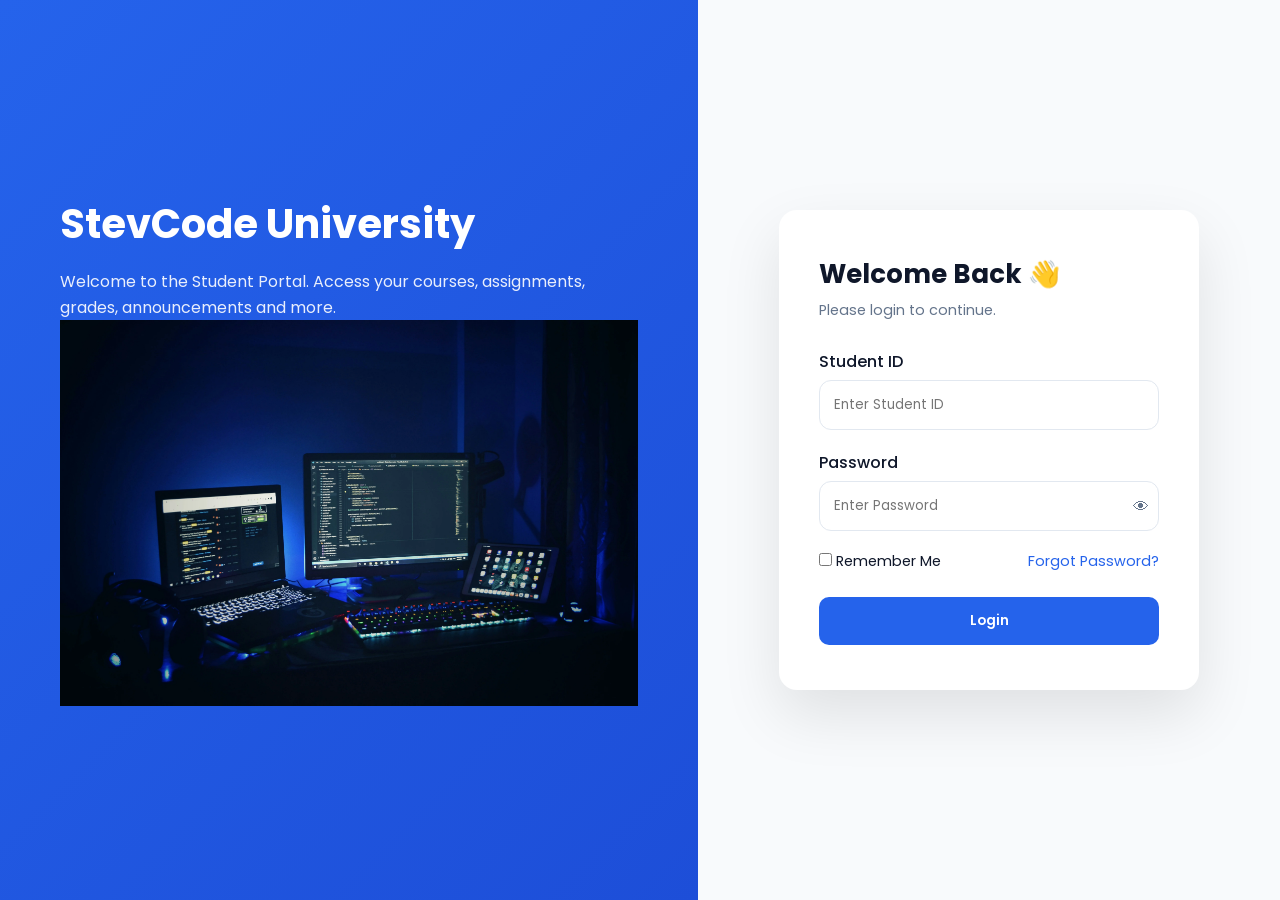
==== dashboard.html @ 1b762c38 "Initial student portal with authentication and dashboard" ====
<!DOCTYPE html>
<html lang="en">
<head>
    <meta charset="UTF-8">
    <meta name="viewport" content="width=device-width, initial-scale=1.0">
    <title>Student Dashboard</title>

    <link rel="stylesheet" href="css/dashboard.css">
</head>

<body>

<div class="dashboard-container">

    <!-- Sidebar -->
    <aside class="sidebar">

        <h2 class="logo">StevCode</h2>

        <nav>

            <a href="#" class="active">📊 Dashboard</a>

            <a href="#">👤 Profile</a>

            <a href="#">📚 Courses</a>

            <a href="#">📝 Results</a>

            <a href="#">💳 Fees</a>

            <a href="#">📅 Timetable</a>

            <a href="#">📢 Announcements</a>

            <button id="logout-btn">
                🚪 Logout
            </button>

        </nav>

    </aside>

    <!-- Main Content -->
    <main class="main-content">

        <header class="topbar">

            <h2 id="welcome-message">
                Welcome
            </h2>

        </header>

        <!-- Student Card -->

        <section class="student-card">

            <h3>Student Information</h3>

            <p><strong>Student ID:</strong> <span id="student-id"></span></p>

            <p><strong>Department:</strong> <span id="department"></span></p>

            <p><strong>Level:</strong> <span id="level"></span></p>

            <p><strong>CGPA:</strong> <span id="cgpa"></span></p>

            <p><strong>Fees:</strong> <span id="fees"></span></p>
            <p><strong>Semester:</strong> <span id="semester"></span></p>

        </section>

        <!-- Stats -->

        <section class="stats">

            <div class="card">
                <h3>📚 Courses</h3>
                <p>6</p>
            </div>

            <div class="card">
                <h3>📝 Results</h3>
                <p>View</p>
            </div>

            <div class="card">
                <h3>💳 Fees</h3>
                <p id="fees-card"></p>
            </div>

            <div class="card">
                <h3>🎓 CGPA</h3>
                <p id="cgpa-card"></p>
            </div>

        </section>

    </main>

</div>
<script src="js/students.js"></script>
<script src="js/auth.js"></script>
<script src="js/dashboard.js"></script>

</body>
</html>
---- css/dashboard.css ----
*{
    margin:0;
    padding:0;
    box-sizing:border-box;
}
body{
    font-family:Arial, Helvetica, sans-serif;
    background:#f4f6f9;
}
.topbar{
    background:#0d47a1;
    color:white;
    padding:20px 40px;

    display:flex;
    justify-content:space-between;
    align-items:center;
}

.topbar button{
    padding:10px 18px;
    border:none;
    border-radius:8px;
    cursor:pointer;
    background:white;
    color:#0d47a1;
    font-weight:bold;
}

.dashboard{
    width:min(1100px,90%);
    margin:40px auto;
}

.welcome-card{
    background:white;
    padding:30px;
    border-radius:12px;
    box-shadow:0 4px 10px rgba(0,0,0,.08);
    margin-bottom:30px;
}

.cards{

    display:grid;

    grid-template-columns:
    repeat(auto-fit,minmax(220px,1fr));

    gap:20px;
}

.card{

    background:white;

    padding:30px;

    border-radius:12px;

    box-shadow:0 4px 10px rgba(0,0,0,.08);

    transition:.3s;
}

.card:hover{

    transform:translateY(-5px);

    cursor:pointer;
}
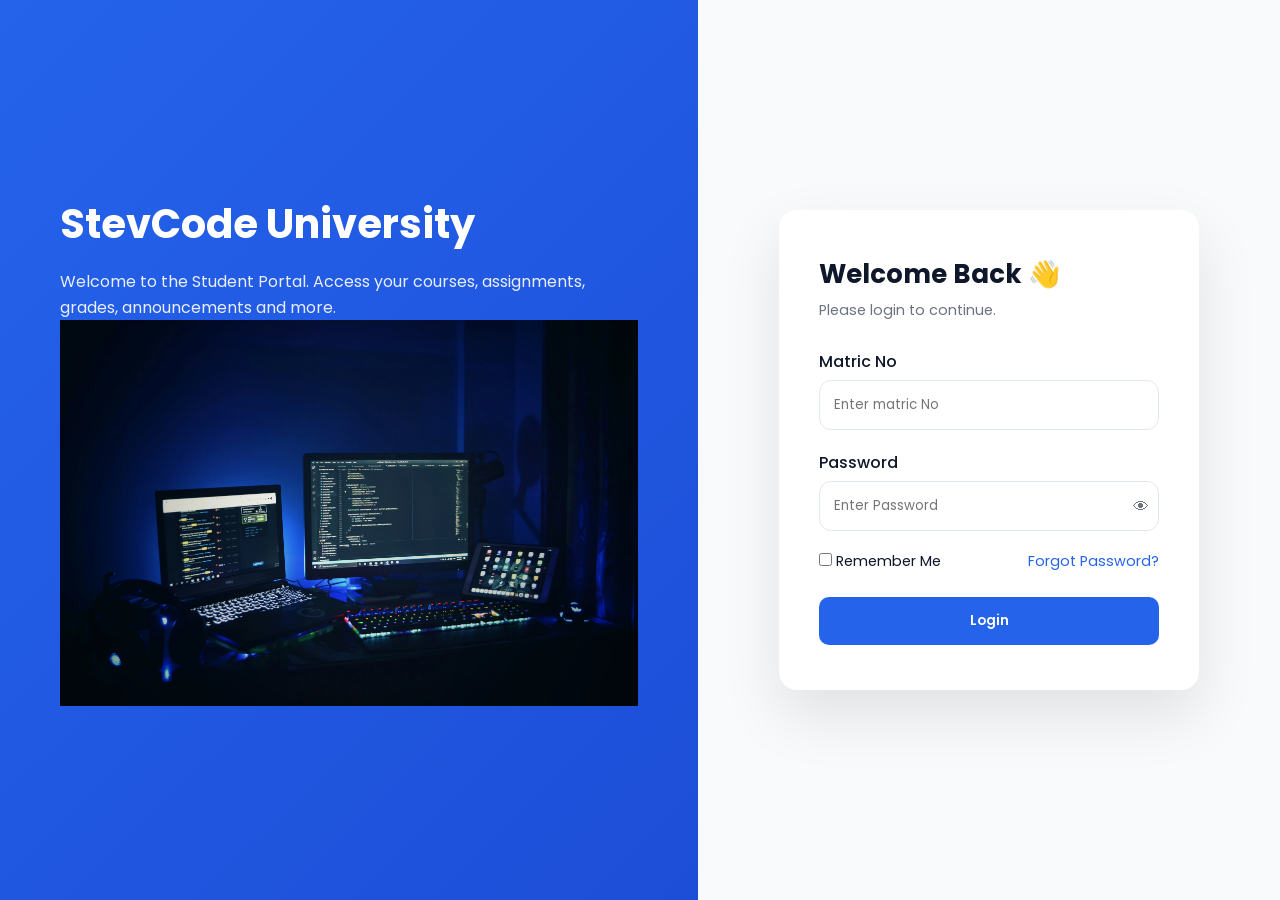
==== commit 5e7b9fb4: "Build complete student dashboard with dynamic rendering" ====
--- a/dashboard.html
+++ b/dashboard.html
@@ -5,101 +5,462 @@
     <meta name="viewport" content="width=device-width, initial-scale=1.0">
     <title>Student Dashboard</title>
 
+    <link rel="stylesheet" href="css/variables.css">
     <link rel="stylesheet" href="css/dashboard.css">
+
 </head>
 
 <body>
 
-<div class="dashboard-container">
-
-    <!-- Sidebar -->
+<div class="dashboard">
+
+    <!-- ================= SIDEBAR ================= -->
+
     <aside class="sidebar">
 
-        <h2 class="logo">StevCode</h2>
-
-        <nav>
-
-            <a href="#" class="active">📊 Dashboard</a>
-
-            <a href="#">👤 Profile</a>
-
-            <a href="#">📚 Courses</a>
-
-            <a href="#">📝 Results</a>
-
-            <a href="#">💳 Fees</a>
-
-            <a href="#">📅 Timetable</a>
-
-            <a href="#">📢 Announcements</a>
-
-            <button id="logout-btn">
-                🚪 Logout
-            </button>
+        <h2 class="logo">
+            StevCode
+        </h2>
+
+        <!-- Student Summary -->
+
+        <div class="student-summary">
+
+            <h3 id="student-name">
+                Student Name
+            </h3>
+
+            <p id="student-department">
+                Department
+            </p>
+
+            <p id="student-level">
+                Level
+            </p>
+
+        </div>
+
+        <!-- Navigation -->
+
+        <nav class="nav">
+
+            <a href="#" class="nav-link active" data-page="dashboard">
+                📊 Dashboard
+            </a>
+
+            <a href="#" class="nav-link" data-page="profile">
+                👤 Profile
+            </a>
+
+            <a href="#" class="nav-link" data-page="courses">
+                📚 Courses
+            </a>
+
+            <a href="#" class="nav-link" data-page="attendance">
+                ✅ Attendance
+            </a>
+
+            <a href="#" class="nav-link" data-page="results">
+                📝 Results
+            </a>
+
+            <a href="#" class="nav-link" data-page="fees">
+                💳 Fees
+            </a>
+
+            <a href="#" class="nav-link" data-page="timetable">
+                📅 Timetable
+            </a>
+
+            <a href="#" class="nav-link" data-page="announcements">
+                📢 Announcements
+            </a>
 
         </nav>
 
+        <button
+                id="logout-btn"
+                class="logout">
+
+            🚪 Logout
+
+        </button>
+
     </aside>
 
-    <!-- Main Content -->
-    <main class="main-content">
+    <!-- ================= MAIN CONTENT ================= -->
+
+    <main class="main">
+
+        <!-- Top Bar -->
 
         <header class="topbar">
 
-            <h2 id="welcome-message">
-                Welcome
-            </h2>
+            <div>
+
+                <h2 id="welcome-message">
+                    Welcome
+                </h2>
+
+                <p id="current-date">
+                    Monday, 21 June 2026
+                </p>
+
+            </div>
 
         </header>
 
-        <!-- Student Card -->
-
-        <section class="student-card">
-
-            <h3>Student Information</h3>
-
-            <p><strong>Student ID:</strong> <span id="student-id"></span></p>
-
-            <p><strong>Department:</strong> <span id="department"></span></p>
-
-            <p><strong>Level:</strong> <span id="level"></span></p>
-
-            <p><strong>CGPA:</strong> <span id="cgpa"></span></p>
-
-            <p><strong>Fees:</strong> <span id="fees"></span></p>
-            <p><strong>Semester:</strong> <span id="semester"></span></p>
-
-        </section>
-
-        <!-- Stats -->
-
-        <section class="stats">
-
-            <div class="card">
-                <h3>📚 Courses</h3>
-                <p>6</p>
-            </div>
-
-            <div class="card">
-                <h3>📝 Results</h3>
-                <p>View</p>
-            </div>
-
-            <div class="card">
-                <h3>💳 Fees</h3>
-                <p id="fees-card"></p>
-            </div>
-
-            <div class="card">
-                <h3>🎓 CGPA</h3>
-                <p id="cgpa-card"></p>
-            </div>
-
-        </section>
-
+        <!-- ================================================= -->
+        <!-- DASHBOARD PAGE -->
+        <!-- ================================================= -->
+
+
+        <div class="pages">
+            <section id="dashboard-page" class="page">
+
+                <!-- Student Information -->
+
+                <section class="student-card">
+
+                    <h3>
+                        Student Information
+                    </h3>
+
+                    <p><strong>MatricNo:</strong> <span id="matricNo-display"></span></p>
+
+                    <p><strong>Department:</strong> <span id="department-display"></span></p>
+
+                    <p><strong>Level:</strong> <span id="level-display"></span></p>
+
+                    <p><strong>Semester:</strong> <span id="semester-display"></span></p>
+
+
+                </section>
+
+                <!-- Academic Information -->
+
+                <section class="student-card">
+
+                    <h3>
+                        Academic Information
+                    </h3>
+
+                    <p><strong>CGPA:</strong> <span id="cgpa-display"></span></p>
+
+                    <p><strong>Fees:</strong> <span id="fees-display"></span></p>
+
+                </section>
+
+                <!-- Dashboard Cards -->
+
+                <div class="card">
+                    <h3>Courses</h3>
+                    <p id="courses-card"></p>
+                </div>
+
+                <div class="card">
+                    <h3>Attendance</h3>
+                    <p id="attendance-card"></p>
+                </div>
+
+                <div class="card">
+                    <h3>Results</h3>
+                    <p id="results-card"></p>
+                </div>
+
+                <div class="card">
+                    <h3>Announcements</h3>
+                    <p id="announcements-card"></p>
+                </div>
+
+                <div class="card">
+                    <h3>Fees</h3>
+                    <p id="fees-card"></p>
+                </div>
+
+                <div class="card">
+                    <h3>CGPA</h3>
+                    <p id="cgpa-card"></p>
+                </div>
+
+                <section class="student-card">
+
+                    <h3>Academic Summary</h3>
+
+                    <p>
+                        ✓ Passed Courses:
+                        <span id="dashboard-passed-courses"></span>
+                    </p>
+
+                    <p>
+                        ✗ Failed Courses:
+                        <span id="dashboard-failed-courses"></span>
+                    </p>
+
+                    <p>
+                        📈 Average Score:
+                        <span id="dashboard-average-score"></span>
+                    </p>
+
+                    <p>
+                        🎯 Attendance Rate:
+                        <span id="dashboard-attendance-rate"></span>
+                    </p>
+
+                </section>
+            </section>
+
+            <!-- ================================================= -->
+            <!-- OTHER PAGES -->
+            <!-- ================================================= -->
+
+            <section id="profile-page"
+                     class="page"
+                     hidden>
+
+                <h2>Student Profile</h2>
+
+                <div class="profile-card">
+
+                    <p>
+                        <strong>Full Name:</strong>
+                        <span id="profile-name"></span>
+                    </p>
+
+                    <p>
+                        <strong>Matric Number:</strong>
+                        <span id="profile-matric"></span>
+                    </p>
+
+                    <p>
+                        <strong>Email:</strong>
+                        <span id="profile-email"></span>
+                    </p>
+
+                    <p>
+                        <strong>Phone:</strong>
+                        <span id="profile-phone"></span>
+                    </p>
+
+                    <p>
+                        <strong>Faculty:</strong>
+                        <span id="profile-faculty"></span>
+                    </p>
+
+                    <p>
+                        <strong>Department:</strong>
+                        <span id="profile-department"></span>
+                    </p>
+
+                    <p>
+                        <strong>Level:</strong>
+                        <span id="profile-level"></span>
+                    </p>
+
+                    <p>
+                        <strong>Semester:</strong>
+                        <span id="profile-semester"></span>
+                    </p>
+
+                </div>
+
+            </section>
+
+            <section id="courses-page"
+                     class="page"
+                     hidden>
+
+                <h2>Registered Courses</h2>
+
+
+                <table class="data-table">
+
+                    <thead>
+
+                    <tr>
+                        <th>Course Code</th>
+                        <th>Course Title</th>
+                        <th>Units</th>
+                        <th>Lecturer</th>
+                    </tr>
+
+                    </thead>
+
+                    <tbody id="courses-table-body">
+
+                    </tbody>
+
+                </table>
+
+            </section>
+
+            <section id="attendance-page"
+                     class="page"
+                     hidden>
+
+                <h2>Attendance</h2>
+
+
+                <div class="attendance-summary">
+
+                    <p>
+                        <strong>Total Classes:</strong>
+                        <span id="attendance-total"></span>
+                    </p>
+
+                    <p>
+                        <strong>Attended:</strong>
+                        <span id="attendance-attended"></span>
+                    </p>
+
+                    <p>
+                        <strong>Missed:</strong>
+                        <span id="attendance-missed"></span>
+                    </p>
+
+                    <p>
+                        <strong>Attendance Rate:</strong>
+                        <span id="attendance-rate"></span>
+                    </p>
+
+                </div>
+
+                <h3>Attendance Records</h3>
+
+                <table class="data-table">
+
+                    <thead>
+
+                    <tr>
+                        <th>Date</th>
+                        <th>Course</th>
+                        <th>Status</th>
+                    </tr>
+
+                    </thead>
+
+                    <tbody id="attendance-table-body">
+
+                    </tbody>
+
+                </table>
+
+            </section>
+            <section id="results-page"
+                     class="page"
+                     hidden>
+
+                <h2>Results</h2>
+
+                <div>
+
+                    <p>
+                        <strong>Total Courses:</strong>
+                        <span id="result-total-courses"></span>
+                    </p>
+
+                    <p>
+                        <strong>Average Score:</strong>
+                        <span id="result-average-score"></span>
+                    </p>
+                    <p>
+                        <strong>Passed Courses:</strong>
+                        <span id="result-passed-courses"></span>
+                    </p>
+
+                    <p>
+                        <strong>Failed Courses:</strong>
+                        <span id="result-failed-courses"></span>
+                    </p>
+
+                </div>
+
+                <table class="data-table">
+                    <thead>
+                    <tr>
+                        <th>Course</th>
+                        <th>Score</th>
+                        <th>Grade</th>
+                    </tr>
+                    </thead>
+
+                    <tbody id="results-table-body">
+
+                    </tbody>
+
+                </table>
+
+            </section>
+
+            <section id="fees-page"
+                     class="page"
+                     hidden>
+
+                <h2>School Fees</h2>
+
+                <p>
+                    <strong>Total Amount:</strong>
+                    ₦<span id="fees-total" class="fee-amount"></span>
+                </p>
+
+                <p>
+                    <strong>Paid Amount:</strong>
+                    ₦<span id="fees-paid" class="fee-amount"> </span>
+                </p>
+
+                <p>
+                    <strong>Outstanding:</strong>
+                    ₦<span id="fees-outstanding" class="fee-amount"></span>
+                </p>
+
+                <p>
+                    <strong>Status:</strong>
+                    <span id="fees-status" class="fee-amount"></span>
+                </p>
+
+            </section>
+
+            <section id="timetable-page"
+                     class="page"
+                     hidden>
+
+                <h2>Class Timetable</h2>
+
+                <table class="data-table">
+
+                    <thead>
+                    <tr>
+                        <th>Day</th>
+                        <th>Course</th>
+                        <th>Time</th>
+                        <th>Venue</th>
+                    </tr>
+                    </thead>
+
+                    <tbody id="timetable-body">
+
+                    </tbody>
+
+                </table>
+
+            </section>
+
+            <section id="announcements-page"
+                     class="page"
+                     hidden>
+
+                <h2>Announcements</h2>
+
+
+                <div id="announcements-container">
+
+                </div>
+            </section>
+        </div>
     </main>
 
 </div>
+
 <script src="js/students.js"></script>
 <script src="js/auth.js"></script>
 <script src="js/dashboard.js"></script>
--- a/css/variables.css
+++ b/css/variables.css
@@ -0,0 +1,102 @@
+/* ==========================================
+   STEVCODE UNIVERSITY DESIGN SYSTEM
+========================================== */
+
+:root {
+
+    /* ========= COLORS ========= */
+
+    --primary-color: #2563EB;
+    --primary-dark: #1D4ED8;
+    --primary-light: #DBEAFE;
+
+    --secondary-color: #3B82F6;
+
+    --success-color: #22C55E;
+    --warning-color: #F59E0B;
+    --danger-color: #EF4444;
+
+    --background-color: #F8FAFC;
+    --card-color: #FFFFFF;
+
+    --text-color: #0F172A;
+    --text-light: #64748B;
+
+    --border-color: #E2E8F0;
+
+    /* ========= FONT ========= */
+
+    --font-family: 'Poppins', sans-serif;
+
+    /* ========= FONT SIZE ========= */
+
+    --fs-title: 2.2rem;
+    --fs-heading: 1.7rem;
+    --fs-subheading: 1.2rem;
+    --fs-body: 1rem;
+    --fs-small: .9rem;
+
+    /* ========= FONT WEIGHT ========= */
+
+    --fw-light:300;
+    --fw-normal:400;
+    --fw-medium:500;
+    --fw-semibold:600;
+    --fw-bold:700;
+
+    /* ========= SPACING ========= */
+
+    --space-xs:8px;
+    --space-sm:12px;
+    --space-md:16px;
+    --space-lg:24px;
+    --space-xl:32px;
+    --space-2xl:48px;
+    --space-3xl:64px;
+
+    /* ========= BORDER RADIUS ========= */
+
+    --radius-sm:8px;
+    --radius-md:12px;
+    --radius-lg:18px;
+    --radius-xl:24px;
+
+    /* ========= SHADOW ========= */
+
+    --shadow-sm:0 2px 8px rgba(0,0,0,.05);
+
+    --shadow-md:0 10px 30px rgba(0,0,0,.08);
+
+    --shadow-lg:0 20px 45px rgba(0,0,0,.12);
+
+    /* ========= TRANSITIONS ========= */
+
+    --transition:.3s ease;
+
+        /* Primary */
+        --primary-color: #2563eb;
+        --primary-dark: #1d4ed8;
+
+        /* Success */
+        --success-color: #16a34a;
+        --success-light: #dcfce7;
+
+        /* Warning */
+        --warning-color: #f59e0b;
+        --warning-light: #fef3c7;
+
+        /* Danger */
+        --danger-color: #dc2626;
+        --danger-light: #fee2e2;
+
+        /* Info */
+        --info-color: #0ea5e9;
+        --info-light: #e0f2fe;
+
+        /* Neutral */
+        --text-dark: #1f2937;
+        --text-light: #6b7280;
+        --card-bg: #ffffff;
+        --page-bg: #f4f6f9;
+
+}
--- a/css/dashboard.css
+++ b/css/dashboard.css
@@ -1,71 +1,423 @@
-*{
-    margin:0;
-    padding:0;
-    box-sizing:border-box;
-}
-body{
-    font-family:Arial, Helvetica, sans-serif;
-    background:#f4f6f9;
-}
+* {
+    margin: 0;
+    padding: 0;
+    box-sizing: border-box;
+    font-family: Poppins, sans-serif;
+}
+h1{
+    font-size:32px;
+    font-weight:700;
+}
+
+h2{
+    font-size:28px;
+    font-weight:600;
+}
+
+h3{
+    font-size:20px;
+    font-weight:600;
+}
+
+p{
+    font-size:15px;
+    line-height:1.7;
+}
+.student-card,
+.card,
+.data-table,
 .topbar{
-    background:#0d47a1;
-    color:white;
-    padding:20px 40px;
+    background:white;
+    border-radius:12px;
+    box-shadow:var(--shadow);
+}
+.page h2{
+    margin-bottom:20px;
+    color:var(--primary-color);
+    font-size:26px;
+}
+
+body {
+    background: #f4f6f9;
+}
+
+/* LAYOUT */
+.dashboard {
+    display: grid;
+    grid-template-columns: 250px 1fr;
+    min-height: 100vh;
+}
+
+/* SIDEBAR */
+.sidebar {
+    background: var(--primary-color);
+    color: white;
+    padding: 25px;
+    display: flex;
+    flex-direction: column;
+    gap: 20px;
+}
+
+.logout {
+    margin-top: 15px;
+    padding: 12px;
+    border: none;
+    border-radius: 10px;
+    cursor: pointer;
+    font-weight: 600;
+    background: white;
+    color: var(--primary-color);
+    transition: all 0.25s ease;
+}
+.student-summary {
+    padding-bottom: 20px;
+    margin-bottom: 25px;
+    border-bottom: 1px solid rgba(255,255,255,0.2);
+}
+
+.student-summary h3 {
+    margin-bottom: 5px;
+}
+
+.student-summary p {
+    font-size: 14px;
+    opacity: 0.9;
+}
+
+.nav {
+    display: flex;
+    flex-direction: column;
+    gap: 5px;
+}
+
+.nav-link {
+    color: white;
+    text-decoration: none;
+    padding: 12px 14px;
+    border-radius: 10px;
+    transition: all 0.25s ease;
+}
+
+.nav-link:hover {
+    background: rgba(255,255,255,0.15);
+}
+
+.nav-link.active {
+    background: white;
+    color: var(--primary-color);
+    font-weight: 600;
+}
+/* TOPBAR */
+.topbar {
+    padding: 20px;
+    margin-bottom: 25px;
+     display:flex;
+        justify-content:space-between;
+        align-items:center;
+    }
+}
+
+#welcome-message {
+    color: var(--text-dark);
+}
+
+#current-date {
+    color: var(--text-light);
+    margin-top: 5px;
+}
+
+
+.logout {
+    margin-top: auto;
+    padding: 12px;
+    border: none;
+    border-radius: 10px;
+    cursor: pointer;
+    font-weight: 600;
+    background: white;
+    color: var(--primary-color);
+    transition: 0.25s ease;
+}
+
+.logout:hover {
+    transform: translateY(-2px);
+}
+
+/* MAIN */
+.main {
+    padding: 35px;
+}
+/* STUDENT CARD */
+.student-card {
+    padding: 25px;
+    margin-bottom: 20px;
+}
+
+.student-card h3 {
+    margin-bottom: 15px;
+    color: var(--primary-color);
+}
+
+.student-card p {
+    margin-bottom: 10px;
+    color: var(--text-dark);
+    line-height: 1.6;
+}
+
+.student-card strong {
+    color: var(--primary-color);
+}
+
+/* STATS */
+.stats {
+    display: grid;
+    grid-template-columns: repeat(4, 1fr);
+    gap: 15px;
+}
+
+.card {
+    padding: 25px;
+    transition:
+           transform .25s ease,
+           box-shadow .25s ease;
+}
+
+.card:hover {
+    transform: translateY(-5px);
+    box-shadow: 0 10px 24px rgba(0,0,0,.12);
+}
+
+.card h3 {
+    color: var(--text-light);
+    margin-bottom: 10px;
+}
+
+.card p {
+    font-size: 28px;
+    font-weight: 700;
+    color: var(--text-dark);
+}
+
+.data-table {
+    width: 100%;
+    border-collapse: collapse;
+    overflow: hidden;
+}
+
+.data-table th {
+    background: var(--primary-color);
+    color: white;
+    text-align: left;
+    padding: 14px;
+}
+
+.data-table td {
+    padding: 14px;
+    border-bottom: 1px solid #eee;
+}
+
+.data-table tr:hover {
+    background: #f8fafc;
+}
+.data-table tbody tr {
+    transition: background .2s ease;
+}
+
+.data-table tbody tr:hover {
+    background: #eef4ff;
+}
+.status-present {
+
+    color: var(--success-color);
+    background: var(--success-light);
+
+    padding: 4px 10px;
+    border-radius: 20px;
+    font-weight: 600;
+}
+.status-absent {
+
+    color: var(--danger-color);
+    background: var(--danger-light);
+
+    padding: 4px 10px;
+    border-radius: 20px;
+    font-weight: 600;
+}
+/* ===============================
+   RESULT GRADES
+================================ */
+
+.grade-a {
+    background: var(--success-light);
+    color: var(--success-color);
+}
+
+.grade-b {
+    background: var(--info-light);
+    color: var(--info-color);
+}
+
+.grade-c {
+    background: var(--warning-light);
+    color: var(--warning-color);
+}
+
+.grade-d {
+    background: #fff3cd;
+    color: #b45309;
+}
+
+.grade-f {
+    background: var(--danger-light);
+    color: var(--danger-color);
+}
+
+/* Shared Grade Badge */
+
+.grade-a,
+.grade-b,
+.grade-c,
+.grade-d,
+.grade-f {
+
+    display: inline-flex;
+    align-items: center;
+    justify-content: center;
+
+    min-width: 42px;
+    height: 32px;
+
+    padding: 0 14px;
+
+    border-radius: 999px;
+
+    font-size: 15px;
+    font-weight: 700;
+}
+/* ===============================
+   FEES STATUS
+================================ */
+
+.status-paid {
+    background: var(--success-light);
+    color: var(--success-color);
+}
+
+.status-partially-paid {
+    background: var(--warning-light);
+    color: var(--warning-color);
+}
+
+.status-outstanding {
+    background: var(--danger-light);
+    color: var(--danger-color);
+}
+
+/* Shared Fee Badge */
+
+.status-paid,
+.status-partially-paid,
+.status-outstanding {
+
+    display: inline-block;
+
+    padding: 6px 14px;
+
+    border-radius: 20px;
+
+    font-size: 14px;
+
+    font-weight: 600;
+}
+
+#announcements-container{
 
     display:flex;
+    flex-direction:column;
+
+    gap:20px;
+
+    margin-top:20px;
+
+}
+.announcement-card{
+
+    background:white;
+
+    border-left:6px solid var(--primary-color);
+
+    padding:20px;
+
+    border-radius:12px;
+
+    box-shadow:var(--shadow);
+
+    transition:.25s;
+
+}
+.announcement-card:hover{
+
+    transform:translateY(-4px);
+
+}
+.announcement-header{
+
+    display:flex;
+
     justify-content:space-between;
+
     align-items:center;
-}
-
-.topbar button{
-    padding:10px 18px;
-    border:none;
-    border-radius:8px;
-    cursor:pointer;
-    background:white;
-    color:#0d47a1;
-    font-weight:bold;
-}
-
-.dashboard{
-    width:min(1100px,90%);
-    margin:40px auto;
-}
-
-.welcome-card{
-    background:white;
-    padding:30px;
-    border-radius:12px;
-    box-shadow:0 4px 10px rgba(0,0,0,.08);
-    margin-bottom:30px;
-}
-
-.cards{
-
-    display:grid;
-
-    grid-template-columns:
-    repeat(auto-fit,minmax(220px,1fr));
-
-    gap:20px;
-}
-
-.card{
-
-    background:white;
-
-    padding:30px;
-
-    border-radius:12px;
-
-    box-shadow:0 4px 10px rgba(0,0,0,.08);
-
-    transition:.3s;
-}
-
-.card:hover{
-
-    transform:translateY(-5px);
-
-    cursor:pointer;
+
+    margin-bottom:15px;
+
+}
+.announcement-header h3{
+
+    color:var(--primary-color);
+
+    font-size:18px;
+
+}
+.announcement-date{
+
+    background:#EEF2FF;
+
+    color:var(--primary-color);
+
+    padding:6px 12px;
+
+    border-radius:30px;
+
+    font-size:13px;
+
+    font-weight:600;
+
+}
+.announcement-message {
+
+    color: var(--text-light);
+
+    font-size: 15px;
+
+    line-height: 1.8;
+
+    margin-top: 8px;
+
+}
+
+/* RESPONSIVE */
+@media (max-width: 768px) {
+    .dashboard {
+        grid-template-columns: 1fr;
+    }
+
+    .stats {
+        grid-template-columns: 1fr 1fr;
+    }
+
+    .sidebar {
+        flex-direction: row;
+        overflow-x: auto;
+    }
 }
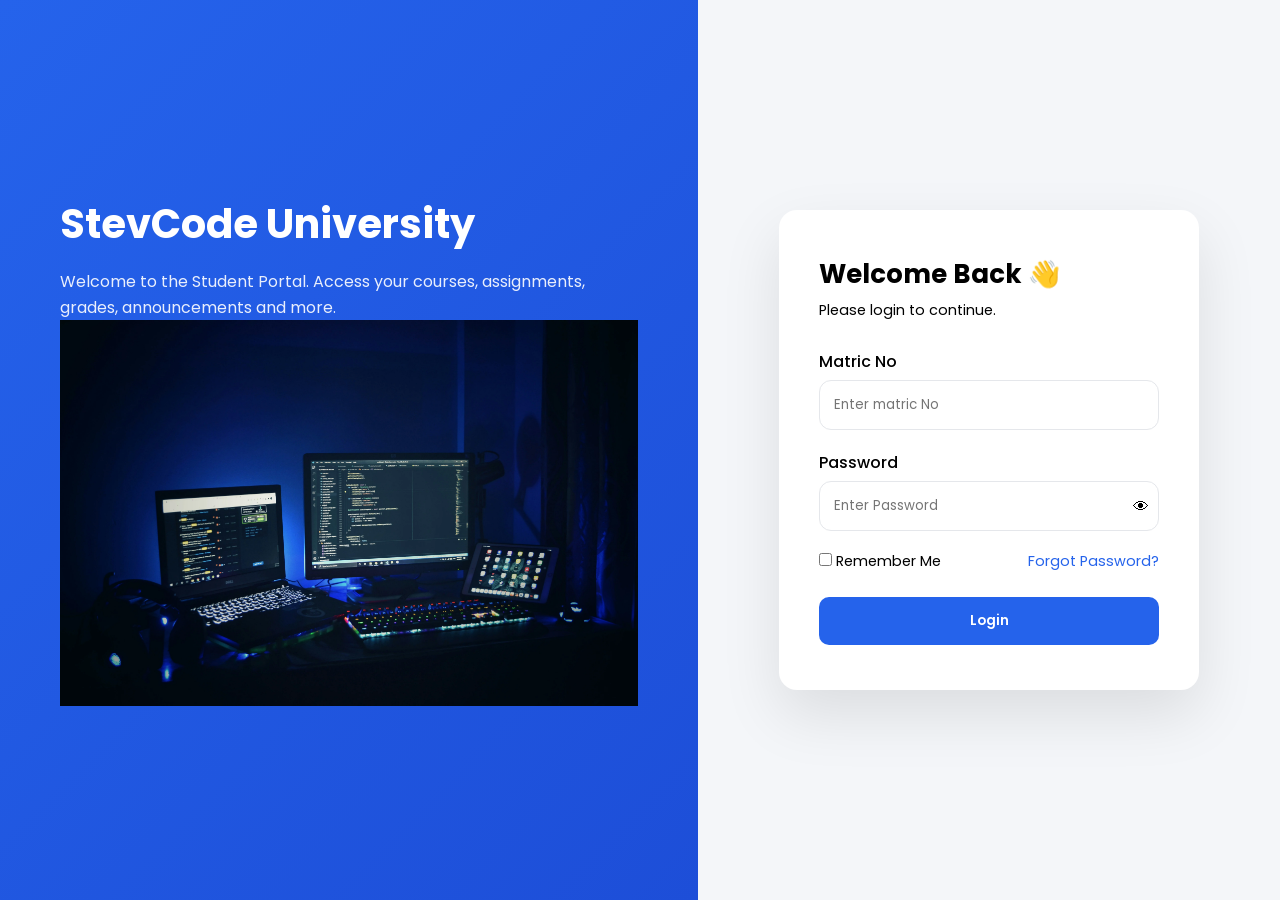
==== commit 643e651a: "Complete Student Dashboard v1 with theming and reusable components" ====
--- a/dashboard.html
+++ b/dashboard.html
@@ -25,18 +25,16 @@
         <!-- Student Summary -->
 
         <div class="student-summary">
-
-            <h3 id="student-name">
-                Student Name
-            </h3>
-
-            <p id="student-department">
-                Department
-            </p>
-
-            <p id="student-level">
-                Level
-            </p>
+            <div class="student-avatar">
+            <img id="student-avatar"
+            src=""
+            alt="Student">
+            </div>
+            <h3 id="student-name"></h3>
+
+            <p id="student-department"></p>
+
+            <p id="student-level"></p>
 
         </div>
 
@@ -107,6 +105,9 @@
                 </p>
 
             </div>
+            <button id="theme-toggle" class="theme-toggle">
+                🌙
+            </button>
 
         </header>
 
@@ -120,7 +121,7 @@
 
                 <!-- Student Information -->
 
-                <section class="student-card">
+                <section class="info-card">
 
                     <h3>
                         Student Information
@@ -139,7 +140,7 @@
 
                 <!-- Academic Information -->
 
-                <section class="student-card">
+                <section class="info-card">
 
                     <h3>
                         Academic Information
@@ -153,37 +154,51 @@
 
                 <!-- Dashboard Cards -->
 
-                <div class="card">
-                    <h3>Courses</h3>
-                    <p id="courses-card"></p>
-                </div>
-
-                <div class="card">
-                    <h3>Attendance</h3>
-                    <p id="attendance-card"></p>
-                </div>
-
-                <div class="card">
-                    <h3>Results</h3>
-                    <p id="results-card"></p>
-                </div>
-
-                <div class="card">
-                    <h3>Announcements</h3>
-                    <p id="announcements-card"></p>
-                </div>
-
-                <div class="card">
-                    <h3>Fees</h3>
-                    <p id="fees-card"></p>
-                </div>
-
-                <div class="card">
-                    <h3>CGPA</h3>
-                    <p id="cgpa-card"></p>
-                </div>
-
-                <section class="student-card">
+                <div class="quick-overview">
+
+                    <div class="overview-box courses">
+
+                        <span>📚</span>
+
+                        <h3>Courses</h3>
+
+                        <p id="courses-card"></p>
+
+                    </div>
+
+                    <div class="overview-box cgpa">
+
+                        <span>🎓</span>
+
+                        <h3>CGPA</h3>
+
+                        <p id="cgpa-card"></p>
+
+                    </div>
+
+                    <div class="overview-box fees">
+
+                        <span>💳</span>
+
+                        <h3>Fees</h3>
+
+                        <p id="fees-card"></p>
+
+                    </div>
+
+                    <div class="overview-box announcements">
+
+                        <span>📢</span>
+
+                        <h3>Announcements</h3>
+
+                        <p id="announcements-card"></p>
+
+                    </div>
+
+                </div>
+
+                <section class="info-card">
 
                     <h3>Academic Summary</h3>
 
@@ -218,59 +233,116 @@
                      class="page"
                      hidden>
 
-                <h2>Student Profile</h2>
-
-                <div class="profile-card">
-
-                    <p>
-                        <strong>Full Name:</strong>
+                <div class="page-header">
+
+                    <h2>Student Profile</h2>
+
+                    <p>View your personal and academic information.</p>
+
+                </div>
+
+                <div class="profile-grid">
+
+                    <div class="info-card">
+
+                        <h3>Personal Information</h3>
+                        <div class="info-item">
+                        <p><strong>Full Name</strong></p>
                         <span id="profile-name"></span>
-                    </p>
-
-                    <p>
-                        <strong>Matric Number:</strong>
+                        </div>
+                        <div class="info-item">
+                        <p><strong>Email</strong></p>
+                        <span id="profile-email"></span>
+                        </div>
+                        <div class="info-item">
+                        <p><strong>Phone</strong></p>
+                        <span id="profile-phone"></span>
+                        </div>
+                        <div class="info-item">
+                        <p><strong>Matric Number</strong></p>
                         <span id="profile-matric"></span>
-                    </p>
-
-                    <p>
-                        <strong>Email:</strong>
-                        <span id="profile-email"></span>
-                    </p>
-
-                    <p>
-                        <strong>Phone:</strong>
-                        <span id="profile-phone"></span>
-                    </p>
-
-                    <p>
-                        <strong>Faculty:</strong>
+                        </div>
+                    </div>
+
+                    <div class="info-card">
+
+                        <h3>Academic Information</h3>
+                        <div class="info-item">
+                        <p><strong>Faculty</strong></p>
                         <span id="profile-faculty"></span>
-                    </p>
-
-                    <p>
-                        <strong>Department:</strong>
+                        </div>
+                        <div class="info-item">
+                        <p><strong>Department</strong></p>
                         <span id="profile-department"></span>
-                    </p>
-
-                    <p>
-                        <strong>Level:</strong>
+                        </div>
+                        <div class="info-item">
+                        <p><strong>Level</strong></p>
                         <span id="profile-level"></span>
-                    </p>
-
-                    <p>
-                        <strong>Semester:</strong>
+                    </div>
+                    <div class="info-item">
+                        <p><strong>Semester</strong></p>
                         <span id="profile-semester"></span>
-                    </p>
-
-                </div>
-
+                    </div>
+                    </div>
+                </div>
             </section>
-
             <section id="courses-page"
                      class="page"
                      hidden>
 
                 <h2>Registered Courses</h2>
+            <div class="quick-overview">
+
+                <div class="overview-box total-courses">
+
+                    <span>📚</span>
+
+                    <h3>Total Courses</h3>
+
+                    <p id="course-total-courses">0</p>
+
+                </div>
+
+                <div class="overview-box total-units">
+
+                    <span>🎓</span>
+
+                    <h3>Total Units</h3>
+
+                    <p id="course-total-units">0</p>
+
+                </div>
+
+                <div class="overview-box total-lecturers">
+
+                    <span>👨‍🏫</span>
+
+                    <h3>Lecturers</h3>
+
+                    <p id="course-total-lecturers">0</p>
+
+                </div>
+
+                <div class="overview-box semester">
+
+                    <span>📖</span>
+
+                    <h3>Semester</h3>
+
+                    <p>First</p>
+
+                </div>
+
+            </div>
+            <div class="table-controls">
+
+                <input
+                        type="text"
+                        id="courses-search"
+                        placeholder="Search by course code or title...">
+
+            </div>
+
 
 
                 <table class="data-table">
@@ -299,32 +371,68 @@
                      hidden>
 
                 <h2>Attendance</h2>
-
-
-                <div class="attendance-summary">
-
-                    <p>
-                        <strong>Total Classes:</strong>
-                        <span id="attendance-total"></span>
+                <div class="quick-overview">
+
+                    <div class="overview-box total-classes">
+
+                        <span>📅</span>
+
+                        <h3>Total Classes</h3>
+
+                        <p id="attendance-total-classes">0</p>
+
+                    </div>
+
+                    <div class="overview-box attended-classes">
+
+                        <span>✅</span>
+
+                        <h3>Attended</h3>
+
+                        <p id="attendance-attended">0</p>
+
+                    </div>
+
+                    <div class="overview-box missed-classes">
+
+                        <span>❌</span>
+
+                        <h3>Missed</h3>
+
+                        <p id="attendance-missed">0</p>
+
+                    </div>
+
+                    <div class="overview-box attendance-rate">
+
+                        <span>📊</span>
+
+                        <h3>Attendance Rate</h3>
+
+                        <p id="attendance-rate">0%</p>
+
+                    </div>
+
+                </div>
+                <div class="info-card">
+
+                    <h3>Attendance Progress</h3>
+
+                    <div class="progress-track">
+
+                        <div id="attendance-progress-bar"
+                             class="progress-fill">
+
+                        </div>
+
+                    </div>
+
+                    <p id="attendance-progress-text"
+                       class="progress-text">
+
                     </p>
 
-                    <p>
-                        <strong>Attended:</strong>
-                        <span id="attendance-attended"></span>
-                    </p>
-
-                    <p>
-                        <strong>Missed:</strong>
-                        <span id="attendance-missed"></span>
-                    </p>
-
-                    <p>
-                        <strong>Attendance Rate:</strong>
-                        <span id="attendance-rate"></span>
-                    </p>
-
-                </div>
-
+                </div>
                 <h3>Attendance Records</h3>
 
                 <table class="data-table">
@@ -352,29 +460,68 @@
 
                 <h2>Results</h2>
 
-                <div>
-
-                    <p>
-                        <strong>Total Courses:</strong>
-                        <span id="result-total-courses"></span>
-                    </p>
-
-                    <p>
-                        <strong>Average Score:</strong>
-                        <span id="result-average-score"></span>
-                    </p>
-                    <p>
-                        <strong>Passed Courses:</strong>
-                        <span id="result-passed-courses"></span>
-                    </p>
-
-                    <p>
-                        <strong>Failed Courses:</strong>
-                        <span id="result-failed-courses"></span>
-                    </p>
-
-                </div>
-
+                <div class="quick-overview">
+
+                    <div class="overview-box total-courses">
+
+                        <span>📚</span>
+
+                        <h3>Total Courses</h3>
+
+                        <p id="result-total-courses">0</p>
+
+                    </div>
+
+                    <div class="overview-box average-score">
+
+                        <span>📊</span>
+
+                        <h3>Average Score</h3>
+
+                        <p id="result-average-score">0</p>
+
+                    </div>
+
+                    <div class="overview-box passed-courses">
+
+                        <span>✅</span>
+
+                        <h3>Passed Courses</h3>
+
+                        <p id="result-passed-courses">0</p>
+
+                    </div>
+
+                    <div class="overview-box failed-courses">
+
+                        <span>❌</span>
+
+                        <h3>Failed Courses</h3>
+
+                        <p id="result-failed-courses">0</p>
+
+                    </div>
+
+                </div>
+                <div class="table-controls">
+
+                    <input
+                            type="text"
+                            id="results-search"
+                            placeholder="Search course...">
+
+                    <select id="results-filter">
+
+                        <option value="all">All Grades</option>
+                        <option value="A">Grade A</option>
+                        <option value="B">Grade B</option>
+                        <option value="C">Grade C</option>
+                        <option value="D">Grade D</option>
+                        <option value="F">Grade F</option>
+
+                    </select>
+
+                </div>
                 <table class="data-table">
                     <thead>
                     <tr>
@@ -392,32 +539,122 @@
 
             </section>
 
+            <!-- =====================================
+                  FEES PAGE
+  ====================================== -->
+
             <section id="fees-page"
                      class="page"
                      hidden>
 
-                <h2>School Fees</h2>
-
-                <p>
-                    <strong>Total Amount:</strong>
-                    ₦<span id="fees-total" class="fee-amount"></span>
-                </p>
-
-                <p>
-                    <strong>Paid Amount:</strong>
-                    ₦<span id="fees-paid" class="fee-amount"> </span>
-                </p>
-
-                <p>
-                    <strong>Outstanding:</strong>
-                    ₦<span id="fees-outstanding" class="fee-amount"></span>
-                </p>
-
-                <p>
-                    <strong>Status:</strong>
-                    <span id="fees-status" class="fee-amount"></span>
-                </p>
-
+                <!-- Page Header -->
+
+                <div class="page-header">
+
+                    <h2>School Fees</h2>
+
+                    <p>Track your payment progress and fee status.</p>
+
+                </div>
+
+
+                <!-- Fees Summary -->
+
+                <div class="quick-overview">
+
+                    <div class="overview-box total-fees">
+
+                        <span>💰</span>
+
+                        <h3>Total Fee</h3>
+
+                        <p id="fees-total"></p>
+
+                    </div>
+
+                    <div class="overview-box paid-fees">
+
+                        <span>✅</span>
+
+                        <h3>Paid</h3>
+
+                        <p id="fees-paid"></p>
+
+                    </div>
+
+                    <div class="overview-box outstanding-fees">
+
+                        <span>⚠️</span>
+
+                        <h3>Outstanding</h3>
+
+                        <p id="fees-outstanding"></p>
+
+                    </div>
+
+                    <div class="overview-box fees-status">
+
+                        <span>📋</span>
+
+                        <h3>Status</h3>
+
+                        <p id="fees-status"></p>
+
+                    </div>
+
+                </div>
+
+
+                <!-- Payment Progress -->
+
+                <div class="info-card">
+
+                    <h3>Payment Progress</h3>
+
+                    <div class="progress-track">
+
+                        <div id="progress-bar"
+                             class="progress-fill">
+
+                        </div>
+
+                    </div>
+
+                    <p id="progress-text"
+                       class="progress-text">
+
+                    </p>
+
+                </div>
+                <div class="info-card">
+
+                    <h3>Payment History</h3>
+
+                    <table class="data-table">
+
+                        <thead>
+
+                        <tr>
+
+                            <th>Date</th>
+
+                            <th>Amount</th>
+
+                            <th>Method</th>
+
+                            <th>Reference</th>
+
+                        </tr>
+
+                        </thead>
+
+                        <tbody id="payment-history">
+
+                        </tbody>
+
+                    </table>
+
+                </div>
             </section>
 
             <section id="timetable-page"
@@ -460,7 +697,40 @@
     </main>
 
 </div>
-
+<!-- Logout Confirmation Modal -->
+<div id="logout-modal" class="modal">
+
+    <div class="modal-content">
+
+        <h2>Confirm Logout</h2>
+
+        <p>
+            Are you sure you want to log out of your account?
+        </p>
+
+        <div class="modal-actions">
+
+            <button
+                    id="cancel-logout"
+                    class="btn-secondary">
+
+                Cancel
+
+            </button>
+
+            <button
+                    id="confirm-logout"
+                    class="btn-danger">
+
+                Logout
+
+            </button>
+
+        </div>
+
+    </div>
+
+</div>
 <script src="js/students.js"></script>
 <script src="js/auth.js"></script>
 <script src="js/dashboard.js"></script>
--- a/css/variables.css
+++ b/css/variables.css
@@ -6,23 +6,22 @@
 
     /* ========= COLORS ========= */
 
-    --primary-color: #2563EB;
-    --primary-dark: #1D4ED8;
-    --primary-light: #DBEAFE;
+     --primary-color: #2563eb;
+       --primary-dark: #1d4ed8;
 
-    --secondary-color: #3B82F6;
+       --success-color: #22c55e;
+       --warning-color: #f59e0b;
+       --danger-color: #ef4444;
 
-    --success-color: #22C55E;
-    --warning-color: #F59E0B;
-    --danger-color: #EF4444;
+       --background-color: #f5f7fb;
+       --card-background: #ffffff;
+      --sidebar-background: var(--primary-color);
+        --background-color: #f4f6f9;
 
-    --background-color: #F8FAFC;
-    --card-color: #FFFFFF;
+       --text-primary: #1f2937;
+       --text-secondary: #64748b;
 
-    --text-color: #0F172A;
-    --text-light: #64748B;
-
-    --border-color: #E2E8F0;
+       --border-color: #e5e7eb;
 
     /* ========= FONT ========= */
 
@@ -63,40 +62,46 @@
 
     /* ========= SHADOW ========= */
 
-    --shadow-sm:0 2px 8px rgba(0,0,0,.05);
-
-    --shadow-md:0 10px 30px rgba(0,0,0,.08);
-
-    --shadow-lg:0 20px 45px rgba(0,0,0,.12);
+    --shadow-sm: 0 2px 8px rgba(0,0,0,.05);
+       --shadow-md: 0 10px 30px rgba(0,0,0,.08);
+       --shadow-lg: 0 20px 45px rgba(0,0,0,.12);
 
     /* ========= TRANSITIONS ========= */
 
     --transition:.3s ease;
 
-        /* Primary */
-        --primary-color: #2563eb;
-        --primary-dark: #1d4ed8;
-
         /* Success */
-        --success-color: #16a34a;
         --success-light: #dcfce7;
 
         /* Warning */
-        --warning-color: #f59e0b;
         --warning-light: #fef3c7;
 
         /* Danger */
-        --danger-color: #dc2626;
         --danger-light: #fee2e2;
 
         /* Info */
         --info-color: #0ea5e9;
         --info-light: #e0f2fe;
 
-        /* Neutral */
-        --text-dark: #1f2937;
-        --text-light: #6b7280;
-        --card-bg: #ffffff;
-        --page-bg: #f4f6f9;
+
+
+
+}
+body.dark-mode {
+
+    --background-color: #0f172a;
+    --card-background: #1e293b;
+    --sidebar-background: #020617;
+
+    --text-primary: #f8fafc;
+    --text-secondary: #cbd5e1;
+
+    --border-color: #334155;
+
+    --shadow-sm: 0 2px 8px rgba(0,0,0,.25);
+
+       --shadow-md: 0 10px 30px rgba(0,0,0,.4);
+
+       --shadow-lg: 0 20px 45px rgba(0,0,0,.55);
 
 }
--- a/css/dashboard.css
+++ b/css/dashboard.css
@@ -27,9 +27,9 @@
 .card,
 .data-table,
 .topbar{
-    background:white;
-    border-radius:12px;
-    box-shadow:var(--shadow);
+    background:var(--card-background);
+   border-radius:var(--radius-md);
+   box-shadow:var(--shadow-md);
 }
 .page h2{
     margin-bottom:20px;
@@ -37,8 +37,9 @@
     font-size:26px;
 }
 
-body {
-    background: #f4f6f9;
+body{
+    background:var(--background-color);
+    color:var(--text-primary);
 }
 
 /* LAYOUT */
@@ -50,38 +51,57 @@
 
 /* SIDEBAR */
 .sidebar {
-    background: var(--primary-color);
+    background:var(--sidebar-background);
     color: white;
     padding: 25px;
     display: flex;
     flex-direction: column;
     gap: 20px;
 }
-
-.logout {
-    margin-top: 15px;
-    padding: 12px;
-    border: none;
-    border-radius: 10px;
-    cursor: pointer;
-    font-weight: 600;
-    background: white;
-    color: var(--primary-color);
-    transition: all 0.25s ease;
-}
+.logo h2{
+text-align:center;
+}
+
 .student-summary {
-    padding-bottom: 20px;
+    text-align:center;
+    padding-bottom: 25px;
     margin-bottom: 25px;
-    border-bottom: 1px solid rgba(255,255,255,0.2);
-}
-
-.student-summary h3 {
-    margin-bottom: 5px;
-}
-
+    border-bottom:1px solid rgba(255,255,255,.15);
+}
+.student-summary h3{
+
+    margin-top:10px;
+
+    margin-bottom:6px;
+
+}
 .student-summary p {
     font-size: 14px;
     opacity: 0.9;
+}
+.student-avatar{
+
+    width:90px;
+
+    height:90px;
+
+    margin:0 auto 18px;
+
+    border-radius:50%;
+
+    overflow:hidden;
+
+    border:4px solid rgba(255,255,255,.3);
+
+}
+.student-avatar img{
+
+    width:100%;
+
+    height:100%;
+
+    object-fit:cover;
+
 }
 
 .nav {
@@ -94,7 +114,7 @@
     color: white;
     text-decoration: none;
     padding: 12px 14px;
-    border-radius: 10px;
+   border-radius:var(--radius-md);
     transition: all 0.25s ease;
 }
 
@@ -103,7 +123,7 @@
 }
 
 .nav-link.active {
-    background: white;
+   background:var(--card-background);
     color: var(--primary-color);
     font-weight: 600;
 }
@@ -115,14 +135,13 @@
         justify-content:space-between;
         align-items:center;
     }
-}
 
 #welcome-message {
-    color: var(--text-dark);
+    color: var(--text-primary);
 }
 
 #current-date {
-    color: var(--text-light);
+    color: var(--text-secondary);
     margin-top: 5px;
 }
 
@@ -133,8 +152,8 @@
     border: none;
     border-radius: 10px;
     cursor: pointer;
-    font-weight: 600;
-    background: white;
+    font-weght: 600;
+   background:var(--card-background);
     color: var(--primary-color);
     transition: 0.25s ease;
 }
@@ -148,54 +167,236 @@
     padding: 35px;
 }
 /* STUDENT CARD */
-.student-card {
-    padding: 25px;
-    margin-bottom: 20px;
-}
-
-.student-card h3 {
-    margin-bottom: 15px;
-    color: var(--primary-color);
-}
-
-.student-card p {
-    margin-bottom: 10px;
-    color: var(--text-dark);
-    line-height: 1.6;
-}
-
-.student-card strong {
-    color: var(--primary-color);
-}
-
-/* STATS */
-.stats {
-    display: grid;
-    grid-template-columns: repeat(4, 1fr);
-    gap: 15px;
-}
-
-.card {
-    padding: 25px;
-    transition:
-           transform .25s ease,
-           box-shadow .25s ease;
-}
-
-.card:hover {
-    transform: translateY(-5px);
-    box-shadow: 0 10px 24px rgba(0,0,0,.12);
-}
-
-.card h3 {
-    color: var(--text-light);
-    margin-bottom: 10px;
-}
-
-.card p {
-    font-size: 28px;
-    font-weight: 700;
-    color: var(--text-dark);
+/* =================================
+   INFO CARD
+================================= */
+
+.info-card{
+
+   background:var(--card-background);
+
+    border-radius:18px;
+
+    padding:28px;
+
+    box-shadow:0 8px 25px rgba(0,0,0,.08);
+
+    border:1px solid var(--border-color);
+
+    transition:all .3s ease;
+
+    position:relative;
+
+    overflow:hidden;
+}
+.info-card::before{
+
+    content:"";
+
+    position:absolute;
+
+    top:0;
+
+    left:0;
+
+    width:100%;
+
+    height:5px;
+
+    background:var(--primary-color);
+
+}
+.info-card:hover{
+
+    transform:translateY(-6px);
+
+   box-shadow:var(--shadow-lg);
+
+}
+.info-card h3{
+
+    color:var(--primary-color);
+
+    font-size:20px;
+
+    margin-bottom:25px;
+
+    font-weight:700;
+
+}
+.info-card p{
+
+    font-size:13px;
+
+    color:var(--text-secondary);
+
+    text-transform:uppercase;
+
+    letter-spacing:1px;
+
+    margin-top:18px;
+
+    font-weight:600;
+
+}
+.info-card span{
+
+    display:block;
+
+    margin-top:6px;
+
+    font-size:17px;
+
+    font-weight:600;
+
+    color:var(--text-primary);
+
+}
+.info-item{
+
+    margin-bottom:22px;
+
+}
+
+.quick-overview{
+
+    display:grid;
+
+    grid-template-columns:repeat(4,1fr);
+
+    gap:20px;
+
+    margin:25px 0;
+
+}
+.overview-box{
+
+    background:var(--card-background);
+
+    border-radius:18px;
+
+    padding:25px;
+
+    box-shadow:0 8px 25px rgba(0,0,0,.08);
+
+   border:1px solid var(--border-color);
+
+    position:relative;
+
+    overflow:hidden;
+
+    transition:.3s ease;
+
+    text-align:center;
+
+}
+.overview-box::before{
+
+    content:"";
+
+    position:absolute;
+
+    top:0;
+
+    left:0;
+
+    width:100%;
+
+    height:5px;
+
+    background:var(--primary-color);
+
+}
+.overview-box:hover{
+
+    transform:translateY(-6px);
+
+   box-shadow:var(--shadow-lg);
+
+}
+.overview-box span{
+
+    display:block;
+
+    font-size:38px;
+
+    margin-bottom:15px;
+
+}
+.overview-box h3{
+
+    color:var(--text-secondary);
+
+    font-size:15px;
+
+    margin-bottom:10px;
+
+    font-weight:600;
+
+}
+.overview-box p{
+
+    color:var(--text-primary);
+
+    font-size:30px;
+
+    font-weight:700;
+
+}
+.overview-box.courses::before{
+    background:#2563eb;
+}
+
+.overview-box.cgpa::before{
+    background:#22c55e;
+}
+
+.overview-box.fees::before{
+    background:#f59e0b;
+}
+
+.overview-box.announcements::before{
+    background:#7c3aed;
+}
+
+.table-controls{
+
+    display:flex;
+
+    justify-content:space-between;
+
+    gap:15px;
+
+    margin-bottom:20px;
+
+    flex-wrap:wrap;
+
+}
+.table-controls input,
+.table-controls select{
+
+    flex:1;
+
+    padding:12px 16px;
+
+   border:1px solid var(--border-color);
+
+    border-radius:10px;
+
+    font-size:15px;
+
+    outline:none;
+
+    transition:.25s;
+
+}
+.table-controls input:focus,
+.table-controls select:focus{
+
+    border-color:var(--primary-color);
+
+   box-shadow:var(--shadow-lg);
+
 }
 
 .data-table {
@@ -213,7 +414,7 @@
 
 .data-table td {
     padding: 14px;
-    border-bottom: 1px solid #eee;
+   border-bottom:1px solid var(--border-color);
 }
 
 .data-table tr:hover {
@@ -226,6 +427,51 @@
 .data-table tbody tr:hover {
     background: #eef4ff;
 }
+.course-code{
+
+    font-weight:600;
+
+    color:var(--primary-color);
+
+}
+.venue-badge{
+
+    display:inline-block;
+
+    padding:6px 12px;
+
+    border-radius:20px;
+
+    background:#EEF2FF;
+
+    color:var(--primary-color);
+
+    font-size:13px;
+
+    font-weight:600;
+
+}
+.time-badge{
+
+    display:inline-block;
+
+    background:#F8FAFC;
+
+    color:#374151;
+
+    padding:6px 12px;
+
+    border-radius:20px;
+
+    font-size:13px;
+
+    font-weight:600;
+
+}
+
+
+
+
 .status-present {
 
     color: var(--success-color);
@@ -298,37 +544,71 @@
 /* ===============================
    FEES STATUS
 ================================ */
-
-.status-paid {
-    background: var(--success-light);
-    color: var(--success-color);
-}
-
-.status-partially-paid {
-    background: var(--warning-light);
-    color: var(--warning-color);
-}
-
-.status-outstanding {
-    background: var(--danger-light);
-    color: var(--danger-color);
-}
-
-/* Shared Fee Badge */
-
-.status-paid,
-.status-partially-paid,
-.status-outstanding {
-
-    display: inline-block;
-
-    padding: 6px 14px;
-
-    border-radius: 20px;
-
-    font-size: 14px;
-
-    font-weight: 600;
+.progress-track{
+
+    width:100%;
+
+    height:12px;
+
+    background:#e5e7eb;
+
+    border-radius:999px;
+
+    overflow:hidden;
+
+    margin:15px 0;
+
+}
+.progress-fill{
+
+    width:0;
+
+    height:100%;
+
+    background:var(--primary-color);
+
+    border-radius:999px;
+
+    transition:width .8s ease;
+
+}
+.progress-text{
+
+    text-align:right;
+
+    color:var(--text-secondary);
+
+    font-weight:600;
+
+    font-size:14px;
+
+}
+.overview-box.total-fees::before {
+    background: #2563eb;
+}
+
+.overview-box.paid-fees::before {
+    background: #22c55e;
+}
+
+.overview-box.outstanding-fees::before {
+    background: #f59e0b;
+}
+
+.overview-box.fees-status::before {
+    background: #7c3aed;
+}
+.total-fees p{
+color: #2563eb;
+}
+.paid-fees p{
+color:  #22c55e;
+}
+.outstanding-fees p{
+color: #f59e0b;
+}
+.fees-status p{
+color: #7c3aed;
 }
 
 #announcements-container{
@@ -343,15 +623,15 @@
 }
 .announcement-card{
 
-    background:white;
+   background:var(--card-background);
 
     border-left:6px solid var(--primary-color);
 
     padding:20px;
 
-    border-radius:12px;
-
-    box-shadow:var(--shadow);
+   border-radius:12px;
+
+   box-shadow:var(--shadow-md);
 
     transition:.25s;
 
@@ -396,7 +676,7 @@
 }
 .announcement-message {
 
-    color: var(--text-light);
+    color: var(--text-secondary);
 
     font-size: 15px;
 
@@ -405,6 +685,305 @@
     margin-top: 8px;
 
 }
+
+.page-header{
+    margin-bottom:30px;
+}
+.page-header h2{
+    margin-bottom:8px;
+}
+.page-header p{
+    color:var(--text-secondary);
+}
+.profile-grid{
+    display:grid;
+    grid-template-columns:repeat(auto-fit, minmax(320px,1fr));
+    gap:20px;
+}
+.modal{
+
+    position:fixed;
+
+    inset:0;
+
+    background:rgba(0,0,0,.45);
+
+    display:flex;
+
+    justify-content:center;
+
+    align-items:center;
+
+    opacity:0;
+
+    visibility:hidden;
+
+    transition:.3s ease;
+
+    z-index:999;
+
+}
+.modal.show{
+
+    opacity:1;
+
+    visibility:visible;
+
+}
+.modal-content{
+
+    background:var(--card-background);
+
+    width:420px;
+
+    max-width:90%;
+
+    border-radius:18px;
+
+    padding:30px;
+
+    text-align:center;
+
+   box-shadow:var(--shadow-lg);
+
+    transform:translateY(-20px);
+
+    transition:.3s ease;
+
+}
+.modal.show .modal-content{
+
+    transform:translateY(0);
+
+}
+.modal-content h2{
+
+    margin-bottom:15px;
+
+    color:var(--text-primary);
+
+}
+.modal-content p{
+
+    color:var(--text-secondary);
+
+    margin-bottom:25px;
+
+    line-height:1.6;
+
+}
+.modal-actions{
+
+    display:flex;
+
+    justify-content:center;
+
+    gap:15px;
+
+}
+.btn-secondary{
+
+    padding:12px 24px;
+
+    border:none;
+
+    border-radius:10px;
+
+    background:#e5e7eb;
+
+    cursor:pointer;
+
+    font-weight:600;
+
+}
+.btn-danger{
+
+    padding:12px 24px;
+
+    border:none;
+
+    border-radius:10px;
+
+    background:#ef4444;
+
+    color:white;
+
+    cursor:pointer;
+
+    font-weight:600;
+
+}
+.btn-secondary,
+.btn-danger{
+
+    transition:transform .2s ease,
+               opacity .2s ease;
+
+}
+
+.btn-secondary:hover,
+.btn-danger:hover{
+
+    transform:translateY(-2px);
+
+    opacity:.9;
+
+}
+.total-courses::before{
+
+    background:#3b82f6;
+
+}
+.average-score::before{
+
+    background:#8b5cf6;
+
+}
+.passed-courses::before{
+
+    background:#22c55e;
+
+}
+.failed-courses::before{
+
+    background:#ef4444;
+
+}
+.total-courses p{
+
+    color:#3b82f6;
+
+}
+
+.average-score p{
+
+    color:#8b5cf6;
+
+}
+
+.passed-courses p{
+
+    color:#22c55e;
+
+}
+
+.failed-courses p{
+
+    color:#ef4444;
+
+}
+
+.total-classes::before {
+    background: #3b82f6;
+}
+
+.attended-classes::before {
+    background: #22c55e;
+}
+
+.missed-classes::before {
+    background: #ef4444;
+}
+
+.attendance-rate::before {
+    background: #8b5cf6;
+}
+.total-classes p{
+color:#3b82f6;
+}
+.attended-classes p{
+ color:#22c55e;
+}
+.missed-classes p{
+color:  #ef4444;
+}
+.attendance-rate p{
+color:  #8b5cf6;
+}
+
+
+.total-courses::before{
+    background:#3b82f6;
+}
+
+.total-units::before{
+    background:#22c55e;
+}
+
+.total-lecturers::before{
+    background:#f59e0b;
+}
+
+.semester::before{
+    background:#8b5cf6;
+}
+.total-courses p{
+    color:#3b82f6;
+}
+
+.total-units p{
+    color:#22c55e;
+}
+
+.total-lecturers p{
+    color:#f59e0b;
+}
+
+.semester p{
+    color:#8b5cf6;
+}
+
+.theme-toggle{
+
+    width:48px;
+
+    height:48px;
+
+    border:none;
+
+    border-radius:50%;
+
+    background:var(--card-background);
+
+    color:var(--text-primary);
+
+    box-shadow:var(--shadow-sm);
+
+    cursor:pointer;
+
+    font-size:20px;
+
+    display:flex;
+
+    justify-content:center;
+
+    align-items:center;
+
+    transition:all .3s ease;
+
+}
+.theme-toggle:hover{
+
+    transform:translateY(-3px);
+
+    box-shadow:var(--shadow-md);
+
+}
+.theme-toggle:active{
+
+    transform:scale(.95);
+
+}
+.theme-toggle{
+
+    transition:
+        transform .4s ease,
+        background .3s ease,
+        color .3s ease,
+        box-shadow .3s ease;
+
+}
+
 
 /* RESPONSIVE */
 @media (max-width: 768px) {
